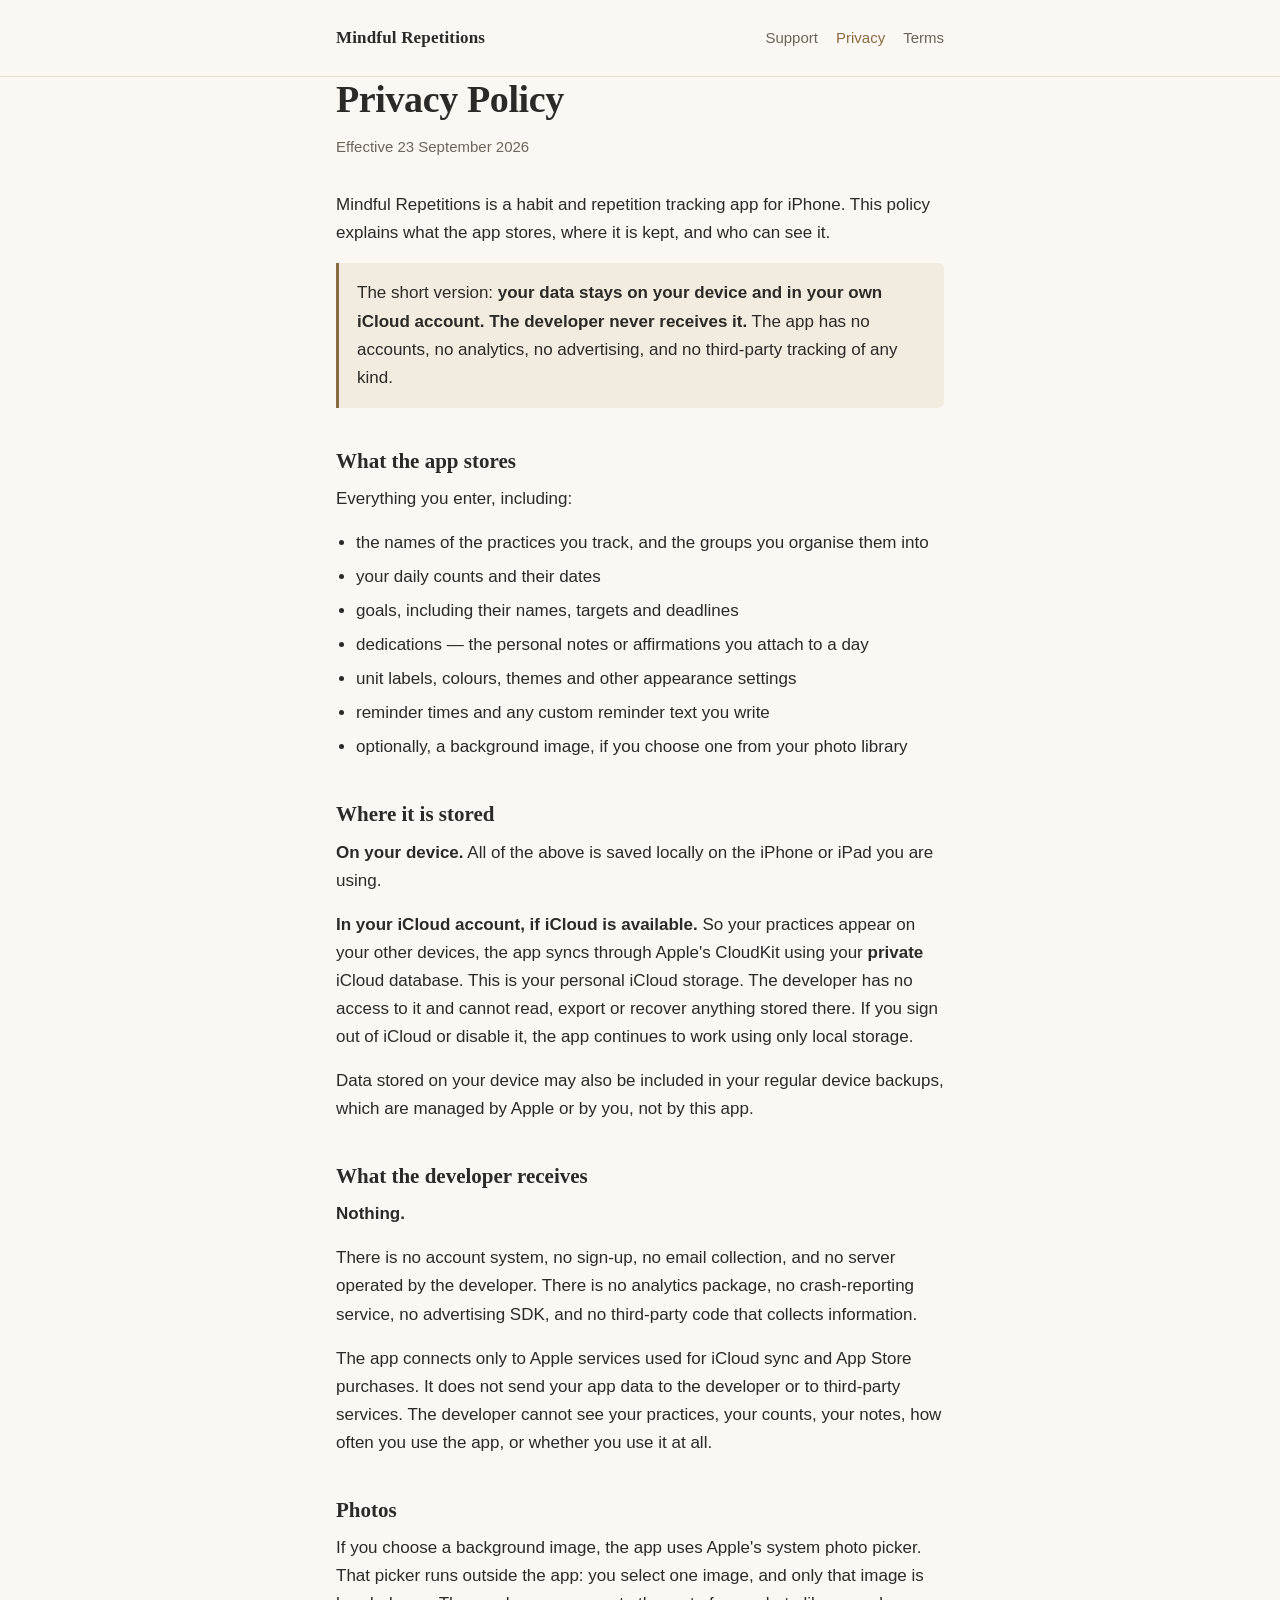
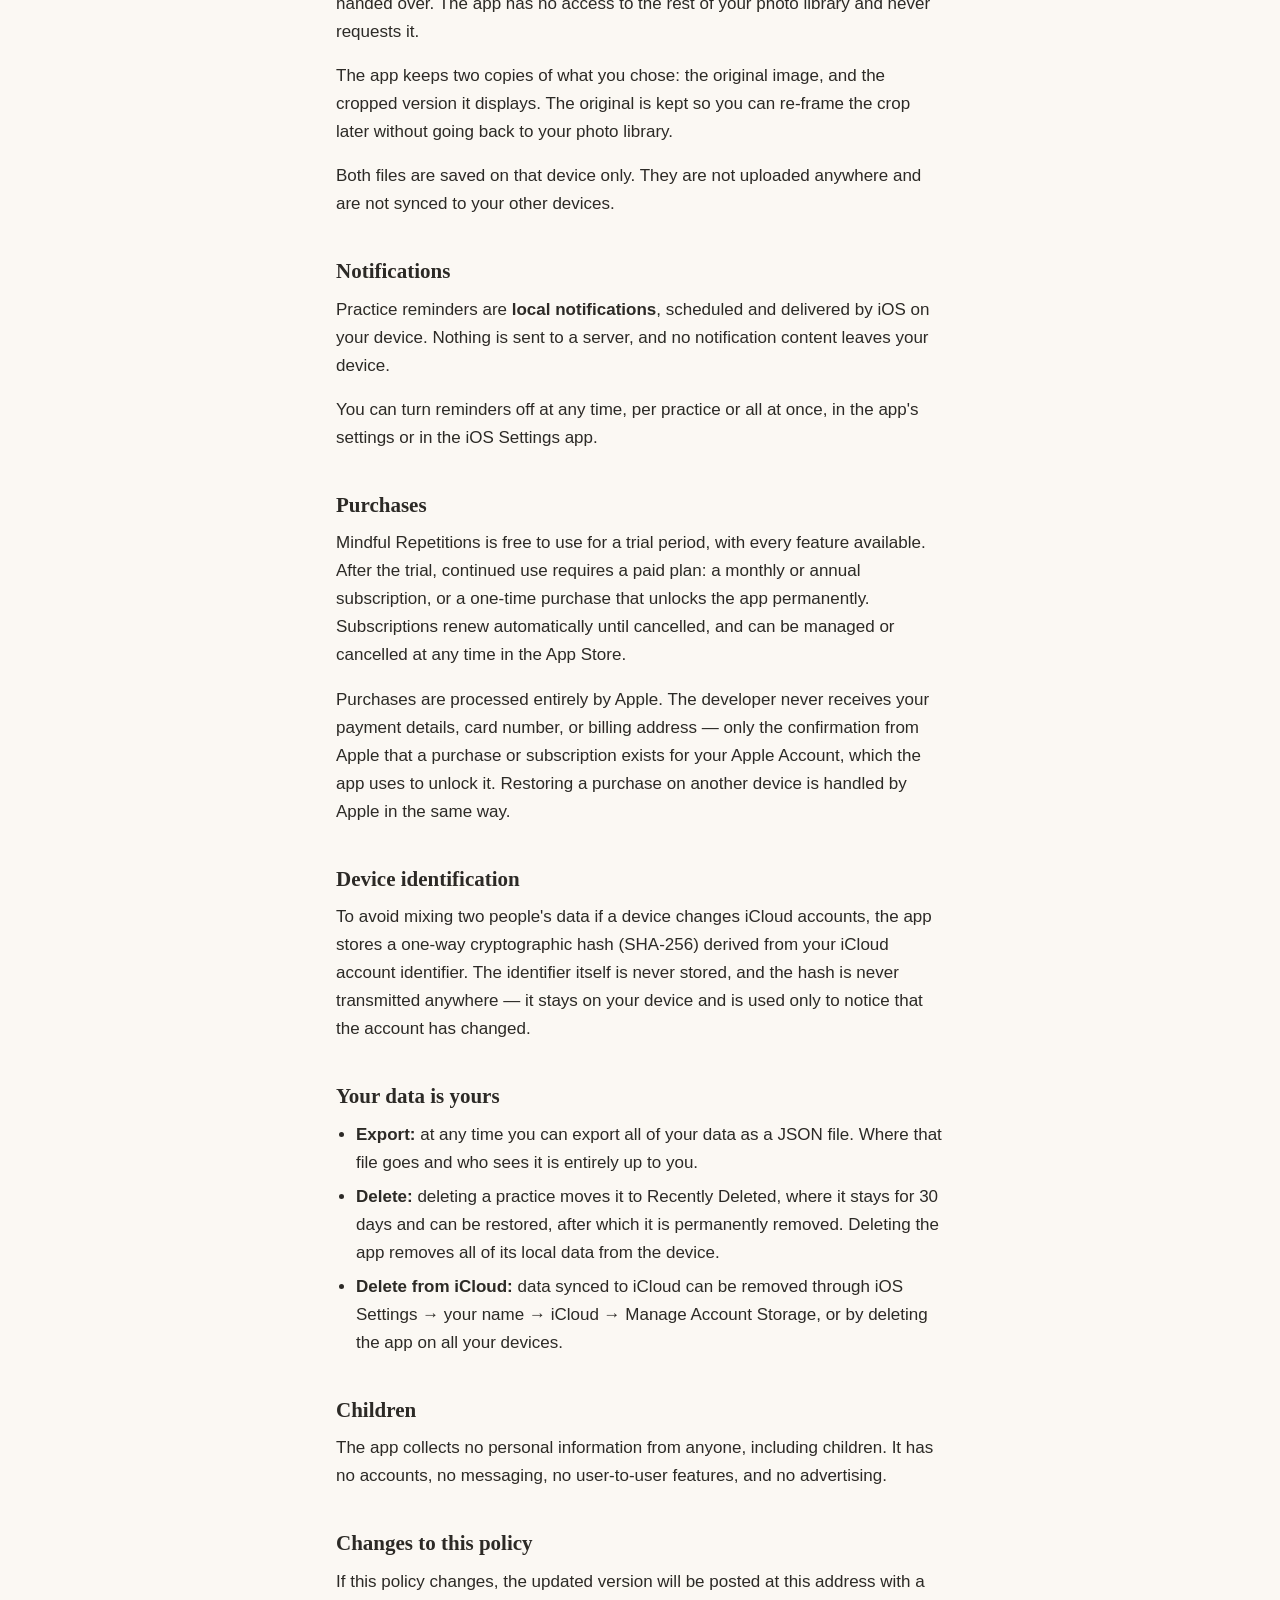
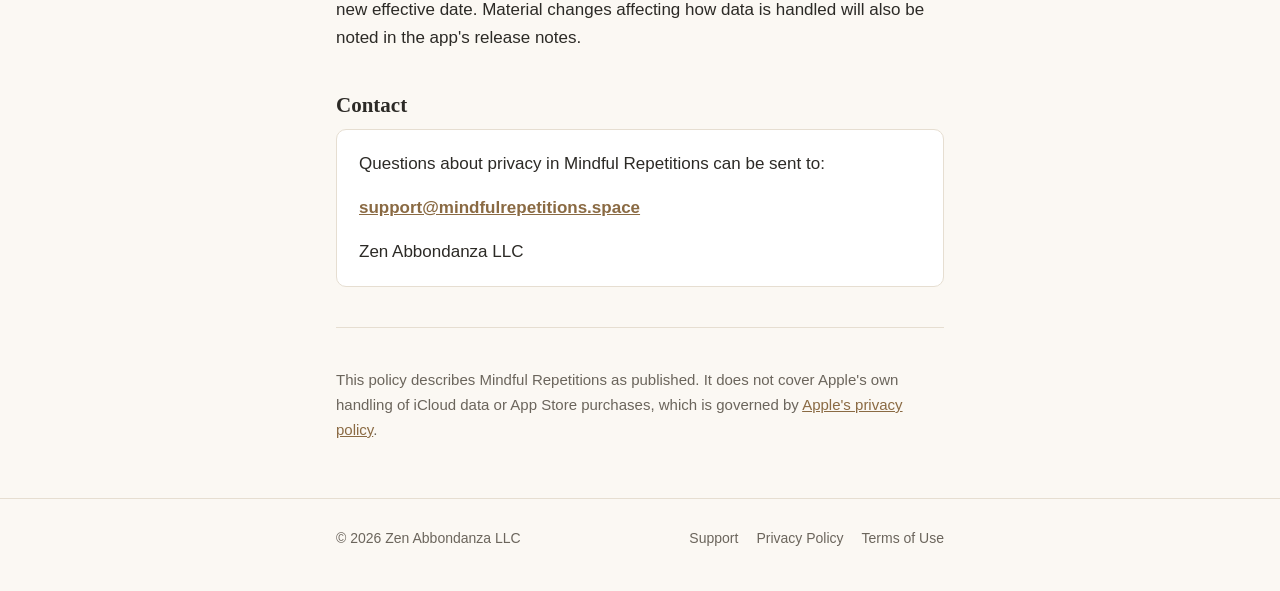
==== privacy/index.html @ 7c8637a6 "Stand up the four pages the App Store asks for Apple requires a reachable Privacy Policy URL and Sup" ====
<!DOCTYPE html>
<html lang="en">
<head>
<meta charset="utf-8">
<meta name="viewport" content="width=device-width, initial-scale=1">
<title>Privacy Policy — Mindful Repetitions</title>
<meta name="description" content="Your data stays on your device and in your own iCloud account. The developer never receives it.">
<link rel="stylesheet" href="/styles.css">
</head>
<body>

<header class="site-header">
  <div class="wrap">
    <a class="wordmark" href="/">Mindful Repetitions</a>
    <nav class="site-nav">
      <a href="/support/">Support</a>
      <a href="/privacy/" aria-current="page">Privacy</a>
      <a href="/terms/">Terms</a>
    </nav>
  </div>
</header>

<main class="wrap">

  <h1>Privacy Policy</h1>

  <p class="effective">Effective 23 September 2026</p>

  <p>Mindful Repetitions is a habit and repetition tracking app for iPhone. This policy
  explains what the app stores, where it is kept, and who can see it.</p>

  <div class="note">
    <p>The short version: <strong>your data stays on your device and in your own iCloud
    account. The developer never receives it.</strong> The app has no accounts, no
    analytics, no advertising, and no third-party tracking of any kind.</p>
  </div>

  <h2>What the app stores</h2>

  <p>Everything you enter, including:</p>

  <ul>
    <li>the names of the practices you track, and the groups you organise them into</li>
    <li>your daily counts and their dates</li>
    <li>goals, including their names, targets and deadlines</li>
    <li>dedications — the personal notes or affirmations you attach to a day</li>
    <li>unit labels, colours, themes and other appearance settings</li>
    <li>reminder times and any custom reminder text you write</li>
    <li>optionally, a background image, if you choose one from your photo library</li>
  </ul>

  <h2>Where it is stored</h2>

  <p><strong>On your device.</strong> All of the above is saved locally on the iPhone or
  iPad you are using.</p>

  <p><strong>In your iCloud account, if iCloud is available.</strong> So your practices
  appear on your other devices, the app syncs through Apple's CloudKit using your
  <strong>private</strong> iCloud database. This is your personal iCloud storage. The
  developer has no access to it and cannot read, export or recover anything stored there.
  If you sign out of iCloud or disable it, the app continues to work using only local
  storage.</p>

  <p>Data stored on your device may also be included in your regular device backups, which
  are managed by Apple or by you, not by this app.</p>

  <h2>What the developer receives</h2>

  <p><strong>Nothing.</strong></p>

  <p>There is no account system, no sign-up, no email collection, and no server operated by
  the developer. There is no analytics package, no crash-reporting service, no advertising
  SDK, and no third-party code that collects information.</p>

  <p>The app connects only to Apple services used for iCloud sync and App Store purchases.
  It does not send your app data to the developer or to third-party services. The developer
  cannot see your practices, your counts, your notes, how often you use the app, or whether
  you use it at all.</p>

  <h2>Photos</h2>

  <p>If you choose a background image, the app uses Apple's system photo picker. That picker
  runs outside the app: you select one image, and only that image is handed over. The app
  has no access to the rest of your photo library and never requests it.</p>

  <p>The app keeps two copies of what you chose: the original image, and the cropped version
  it displays. The original is kept so you can re-frame the crop later without going back to
  your photo library.</p>

  <p>Both files are saved on that device only. They are not uploaded anywhere and are not
  synced to your other devices.</p>

  <h2>Notifications</h2>

  <p>Practice reminders are <strong>local notifications</strong>, scheduled and delivered by
  iOS on your device. Nothing is sent to a server, and no notification content leaves your
  device.</p>

  <p>You can turn reminders off at any time, per practice or all at once, in the app's
  settings or in the iOS Settings app.</p>

  <h2>Purchases</h2>

  <p>Mindful Repetitions is free to use for a trial period, with every feature available.
  After the trial, continued use requires a paid plan: a monthly or annual subscription, or
  a one-time purchase that unlocks the app permanently. Subscriptions renew automatically
  until cancelled, and can be managed or cancelled at any time in the App Store.</p>

  <p>Purchases are processed entirely by Apple. The developer never receives your payment
  details, card number, or billing address — only the confirmation from Apple that a
  purchase or subscription exists for your Apple Account, which the app uses to unlock it.
  Restoring a purchase on another device is handled by Apple in the same way.</p>

  <h2>Device identification</h2>

  <p>To avoid mixing two people's data if a device changes iCloud accounts, the app stores a
  one-way cryptographic hash (SHA-256) derived from your iCloud account identifier. The
  identifier itself is never stored, and the hash is never transmitted anywhere — it stays
  on your device and is used only to notice that the account has changed.</p>

  <h2>Your data is yours</h2>

  <ul>
    <li><strong>Export:</strong> at any time you can export all of your data as a JSON file.
    Where that file goes and who sees it is entirely up to you.</li>
    <li><strong>Delete:</strong> deleting a practice moves it to Recently Deleted, where it
    stays for 30 days and can be restored, after which it is permanently removed. Deleting
    the app removes all of its local data from the device.</li>
    <li><strong>Delete from iCloud:</strong> data synced to iCloud can be removed through
    iOS Settings → your name → iCloud → Manage Account Storage, or by deleting the app on
    all your devices.</li>
  </ul>

  <h2>Children</h2>

  <p>The app collects no personal information from anyone, including children. It has no
  accounts, no messaging, no user-to-user features, and no advertising.</p>

  <h2>Changes to this policy</h2>

  <p>If this policy changes, the updated version will be posted at this address with a new
  effective date. Material changes affecting how data is handled will also be noted in the
  app's release notes.</p>

  <h2>Contact</h2>

  <div class="contact">
    <p>Questions about privacy in Mindful Repetitions can be sent to:</p>
    <p><a href="mailto:support@mindfulrepetitions.space">support@mindfulrepetitions.space</a></p>
    <p>Zen Abbondanza LLC</p>
  </div>

  <hr>

  <p class="effective">This policy describes Mindful Repetitions as published. It does not
  cover Apple's own handling of iCloud data or App Store purchases, which is governed by
  <a href="https://www.apple.com/legal/privacy/">Apple's privacy policy</a>.</p>

</main>

<footer class="site-footer">
  <div class="wrap">
    <span>&copy; 2026 Zen Abbondanza LLC</span>
    <span class="footer-links">
      <a href="/support/">Support</a>
      <a href="/privacy/">Privacy Policy</a>
      <a href="/terms/">Terms of Use</a>
    </span>
  </div>
</footer>

</body>
</html>
---- styles.css ----
/* Mindful Repetitions — shared styles */

:root {
  --bg: #fbf8f3;
  --surface: #ffffff;
  --text: #2c2a26;
  --muted: #6b655c;
  --rule: #e6ded1;
  --accent: #8a6a43;
  --accent-soft: #f2ebe0;
  --max: 40rem;
}

:root:not([data-theme="light"]) {
  color-scheme: light dark;
}

@media (prefers-color-scheme: dark) {
  :root:not([data-theme="light"]) {
    --bg: #161513;
    --surface: #1f1d1a;
    --text: #e9e4da;
    --muted: #a49c8f;
    --rule: #33302b;
    --accent: #cfa871;
    --accent-soft: #262320;
  }
}

:root[data-theme="dark"] {
  --bg: #161513;
  --surface: #1f1d1a;
  --text: #e9e4da;
  --muted: #a49c8f;
  --rule: #33302b;
  --accent: #cfa871;
  --accent-soft: #262320;
}

* { box-sizing: border-box; }

html { -webkit-text-size-adjust: 100%; }

body {
  margin: 0;
  background: var(--bg);
  color: var(--text);
  font-family: -apple-system, BlinkMacSystemFont, "Segoe UI", Roboto, Helvetica, Arial, sans-serif;
  font-size: 1.0625rem;
  line-height: 1.65;
  -webkit-font-smoothing: antialiased;
}

.wrap {
  max-width: var(--max);
  margin: 0 auto;
  padding: 0 1rem;
}

/* Header */

.site-header {
  border-bottom: 1px solid var(--rule);
  padding: 1.5rem 0;
}

.site-header .wrap {
  display: flex;
  flex-wrap: wrap;
  gap: 0.5rem 1.25rem;
  align-items: baseline;
  justify-content: space-between;
}

.wordmark {
  font-family: ui-serif, "Iowan Old Style", Georgia, serif;
  font-size: 1.0625rem;
  font-weight: 600;
  letter-spacing: 0.01em;
  color: var(--text);
  text-decoration: none;
}

.site-nav {
  display: flex;
  gap: 1.125rem;
  font-size: 0.9375rem;
}

.site-nav a { color: var(--muted); text-decoration: none; }
.site-nav a:hover,
.site-nav a[aria-current="page"] { color: var(--accent); }

/* Type */

main { padding: 2.5rem 0 1rem; }

h1 {
  font-family: ui-serif, "Iowan Old Style", Georgia, serif;
  font-size: clamp(1.75rem, 5vw, 2.375rem);
  line-height: 1.2;
  font-weight: 600;
  margin: 0 0 0.75rem;
  letter-spacing: -0.01em;
}

h2 {
  font-family: ui-serif, "Iowan Old Style", Georgia, serif;
  font-size: 1.3125rem;
  font-weight: 600;
  margin: 2.5rem 0 0.625rem;
  line-height: 1.3;
}

h3 {
  font-size: 1.0625rem;
  font-weight: 600;
  margin: 1.75rem 0 0.375rem;
}

p { margin: 0 0 1rem; }

a { color: var(--accent); }

.lede {
  font-size: 1.1875rem;
  color: var(--muted);
  margin-bottom: 2rem;
}

.effective {
  font-size: 0.9375rem;
  color: var(--muted);
  margin-bottom: 2rem;
}

ul { padding-left: 1.25rem; margin: 0 0 1rem; }
li { margin-bottom: 0.375rem; }

strong { font-weight: 600; }

hr {
  border: 0;
  border-top: 1px solid var(--rule);
  margin: 2.5rem 0;
}

/* Callout */

.note {
  background: var(--accent-soft);
  border-left: 3px solid var(--accent);
  border-radius: 0 6px 6px 0;
  padding: 1rem 1.125rem;
  margin: 0 0 1.5rem;
}

.note p:last-child { margin-bottom: 0; }

/* Contact block */

.contact {
  background: var(--surface);
  border: 1px solid var(--rule);
  border-radius: 10px;
  padding: 1.25rem 1.375rem;
  margin: 0 0 2rem;
}

.contact p:last-child { margin-bottom: 0; }

.contact a {
  font-weight: 600;
  font-size: 1.0625rem;
  overflow-wrap: anywhere;
}

/* Feature list */

.features { list-style: none; padding: 0; margin: 0 0 1.5rem; }

.features li {
  border-top: 1px solid var(--rule);
  padding: 1rem 0;
  margin: 0;
}

.features li:last-child { border-bottom: 1px solid var(--rule); }

.features b { display: block; margin-bottom: 0.125rem; }

.features span { color: var(--muted); }

/* Footer */

.site-footer {
  border-top: 1px solid var(--rule);
  margin-top: 3.5rem;
  padding: 1.75rem 0 2.5rem;
  font-size: 0.875rem;
  color: var(--muted);
}

.site-footer .wrap {
  display: flex;
  flex-wrap: wrap;
  gap: 0.5rem 1.25rem;
  justify-content: space-between;
}

.site-footer a { color: var(--muted); text-decoration: none; }
.site-footer a:hover { color: var(--accent); }

.footer-links { display: flex; flex-wrap: wrap; gap: 1.125rem; }
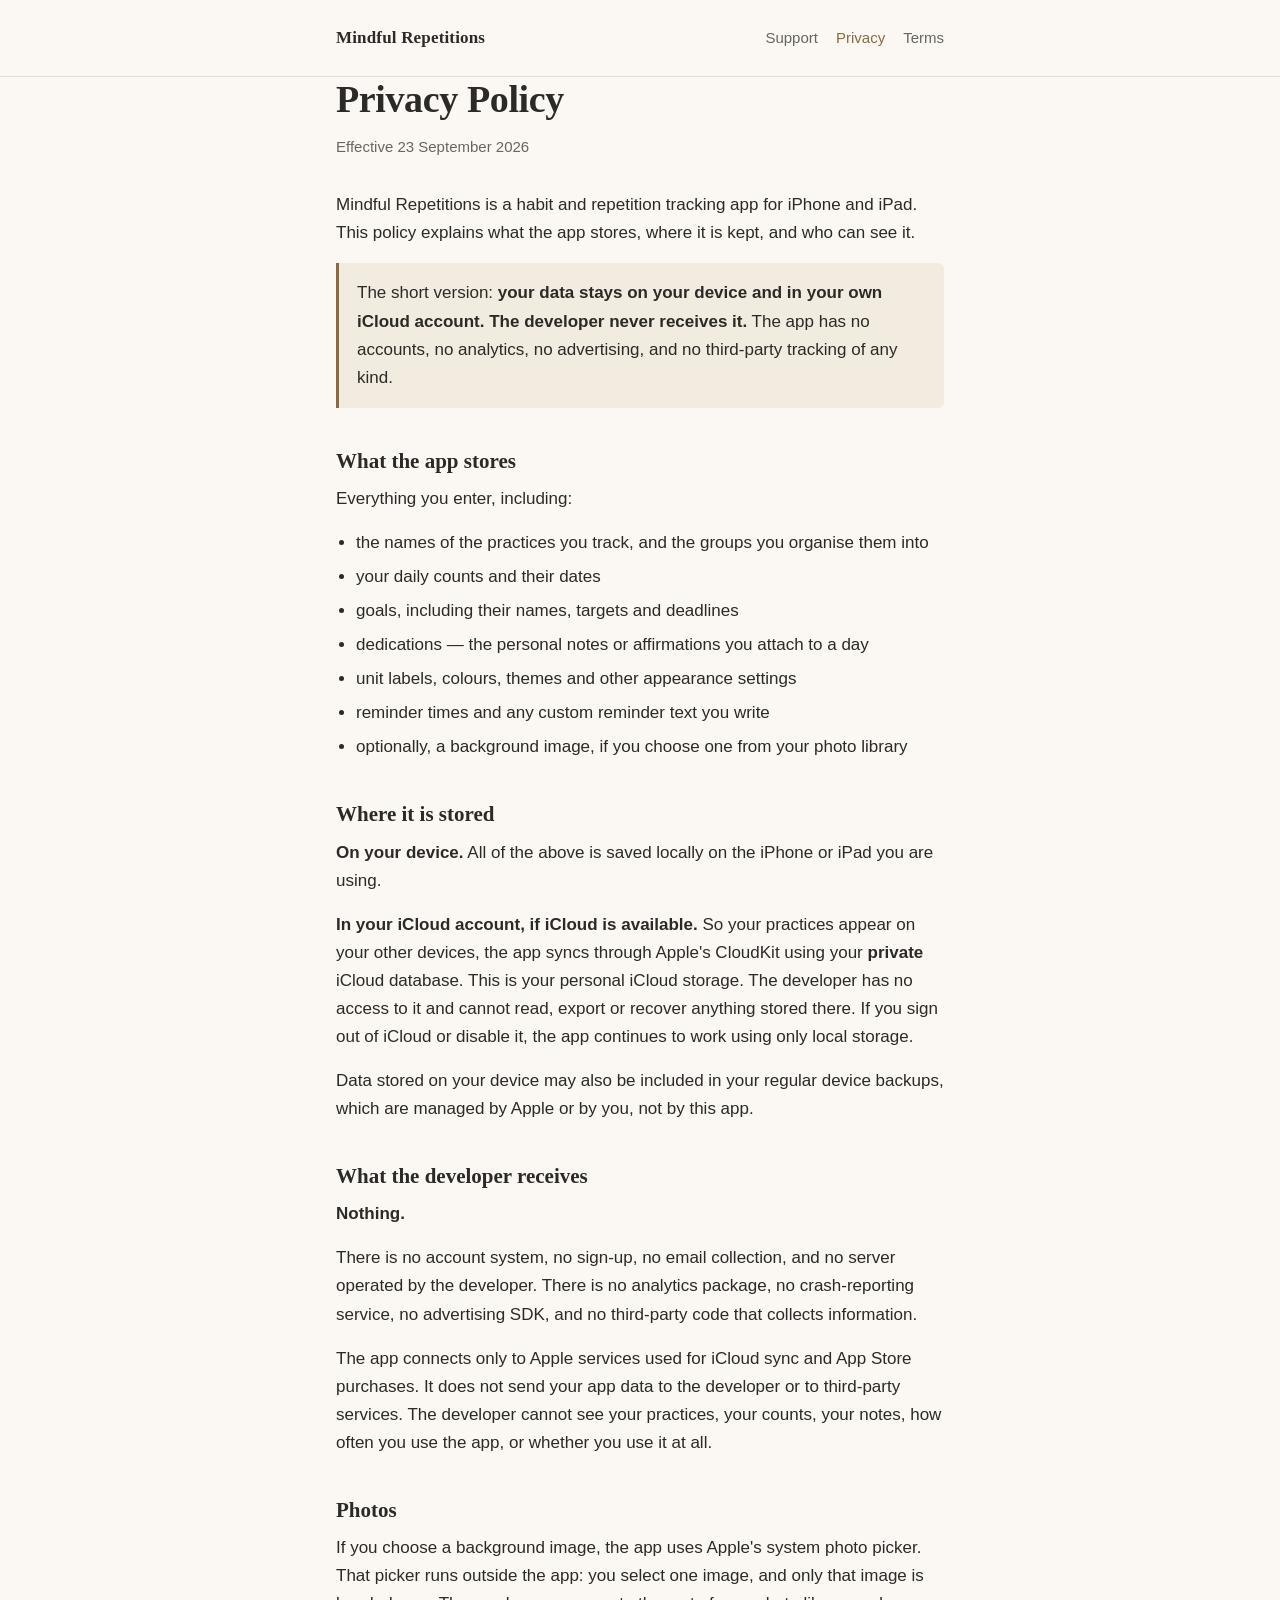
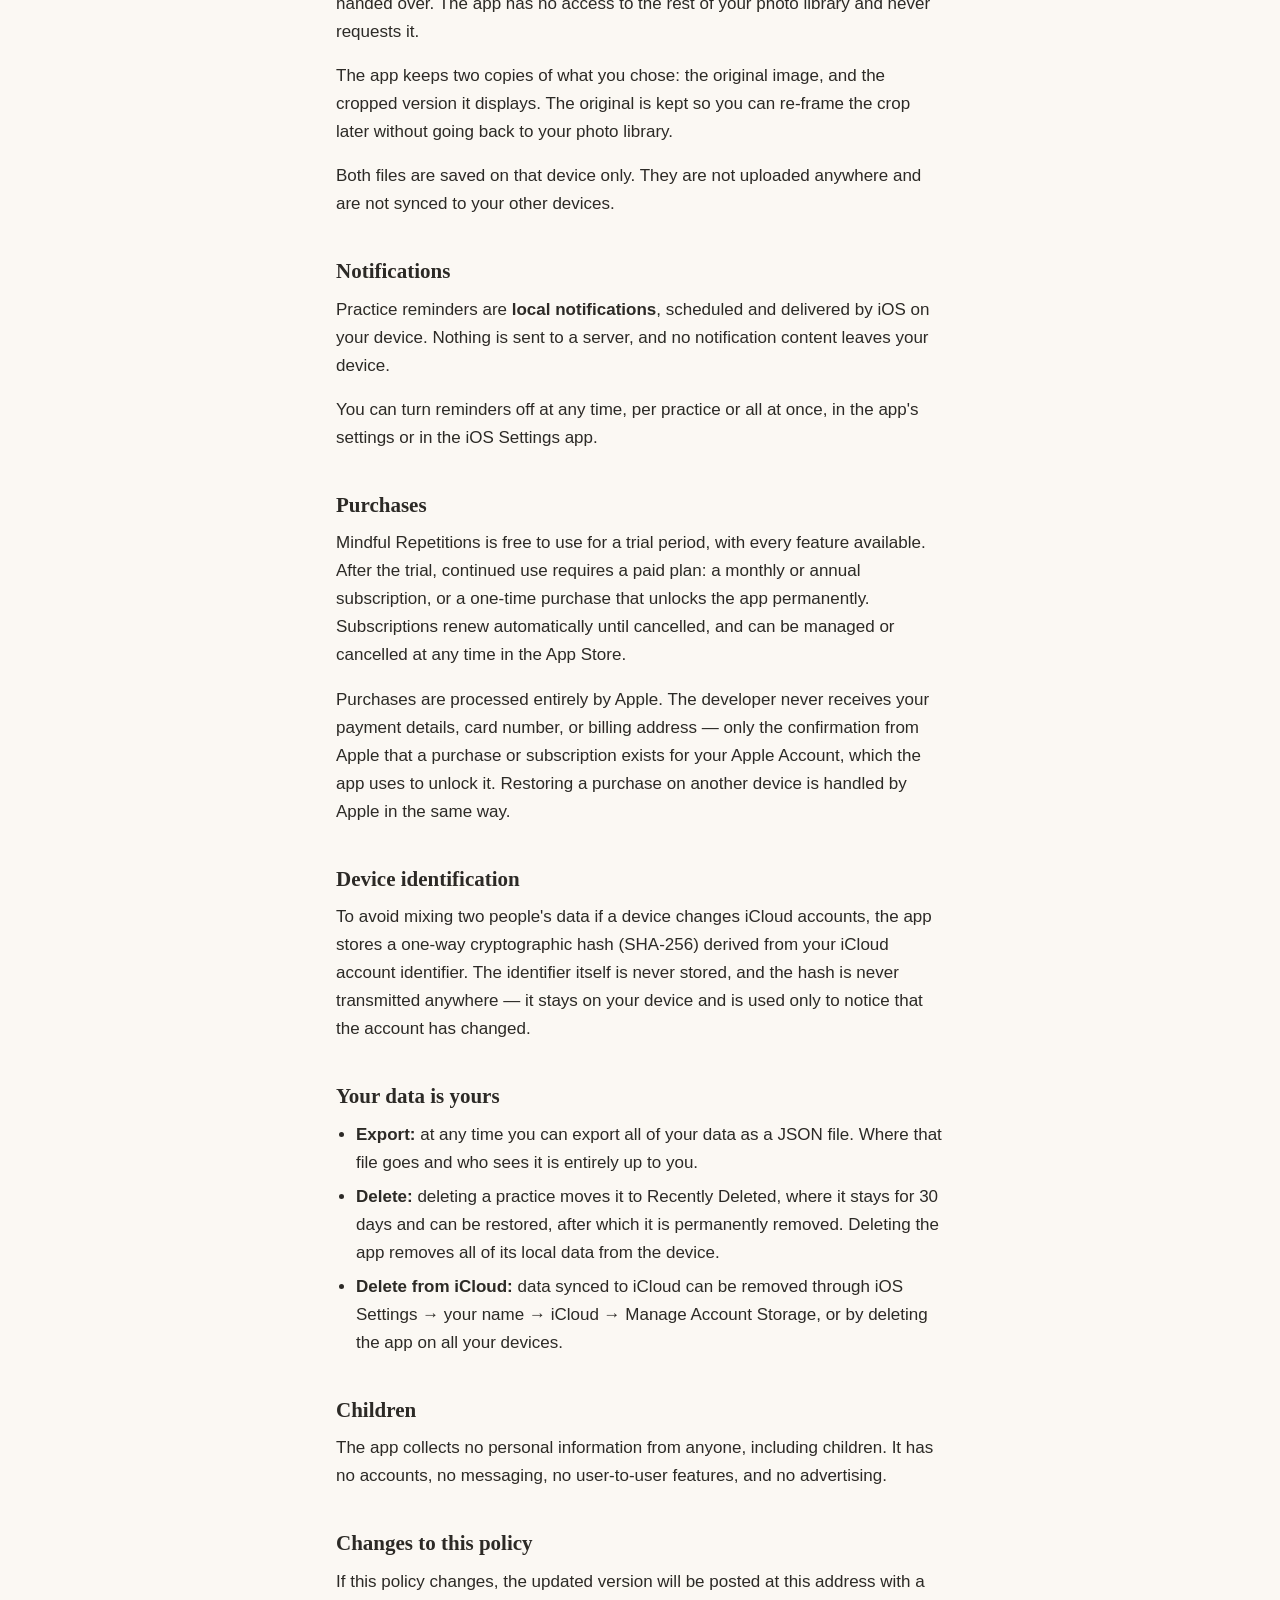
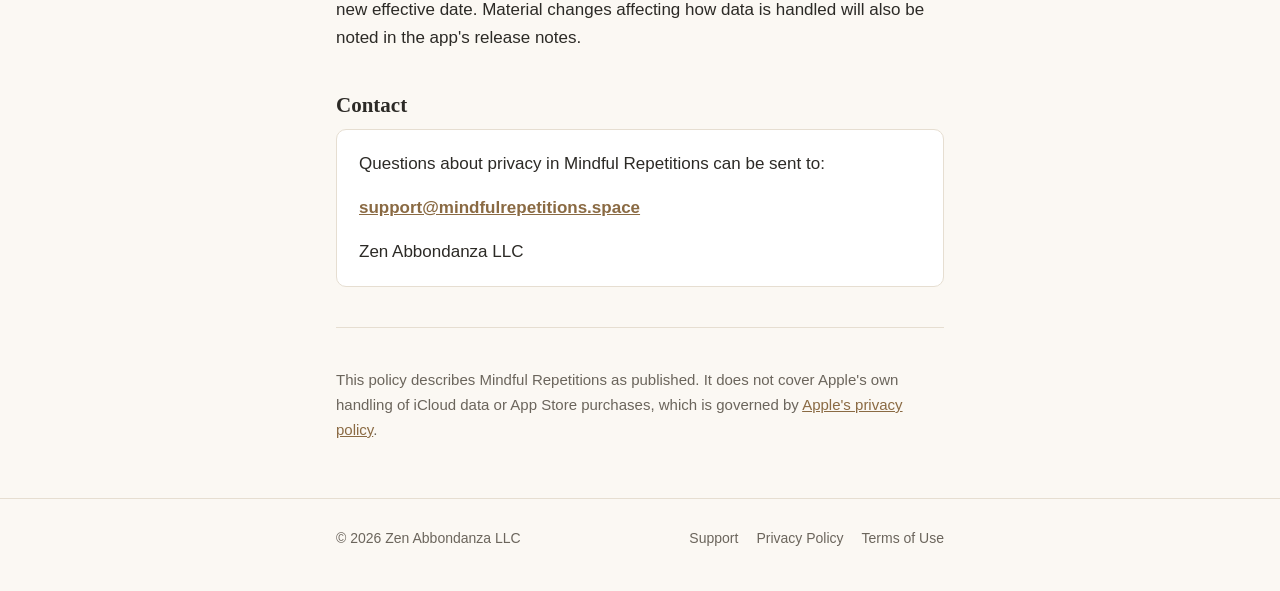
==== commit 7e2f68fd: "Say iPad everywhere the app runs on iPad The policy opened by calling this an iPhone app, then descr" ====
--- a/privacy/index.html
+++ b/privacy/index.html
@@ -26,8 +26,8 @@
 
   <p class="effective">Effective 23 September 2026</p>
 
-  <p>Mindful Repetitions is a habit and repetition tracking app for iPhone. This policy
-  explains what the app stores, where it is kept, and who can see it.</p>
+  <p>Mindful Repetitions is a habit and repetition tracking app for iPhone and iPad. This
+  policy explains what the app stores, where it is kept, and who can see it.</p>
 
   <div class="note">
     <p>The short version: <strong>your data stays on your device and in your own iCloud
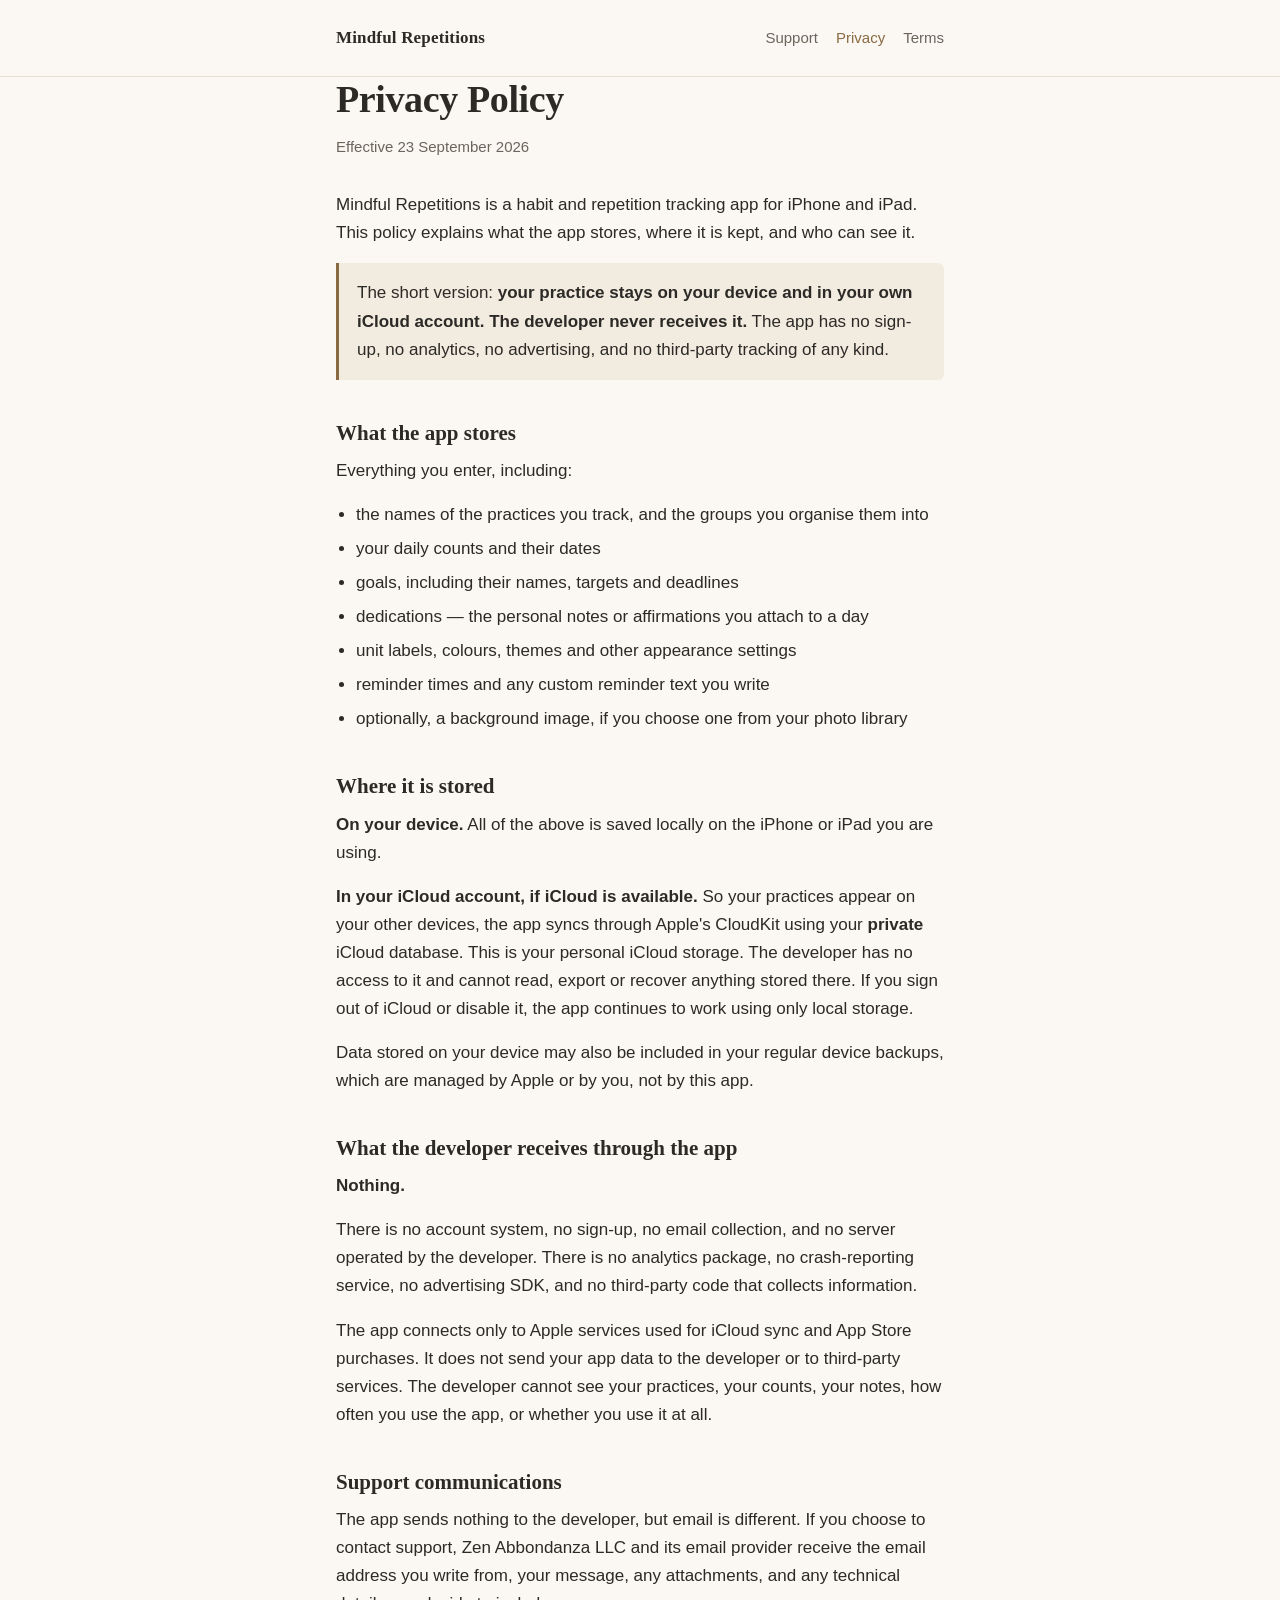
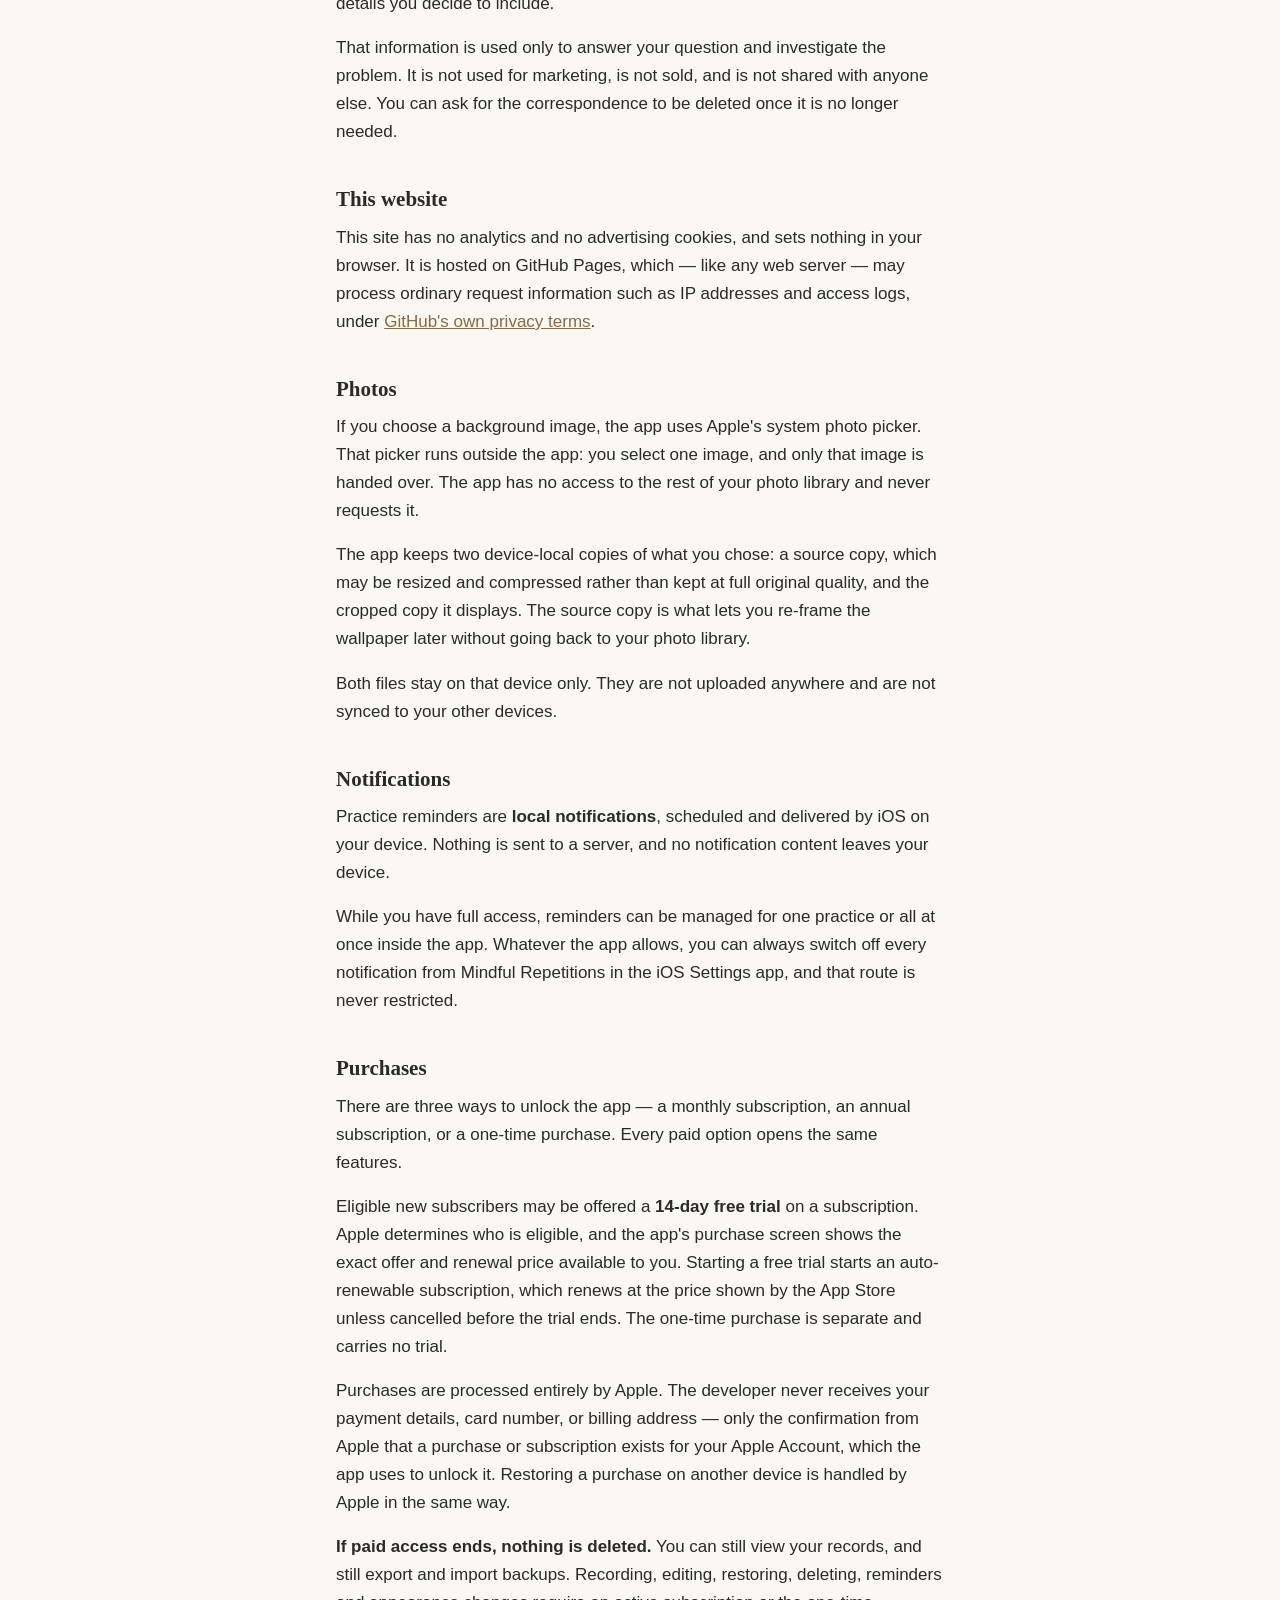
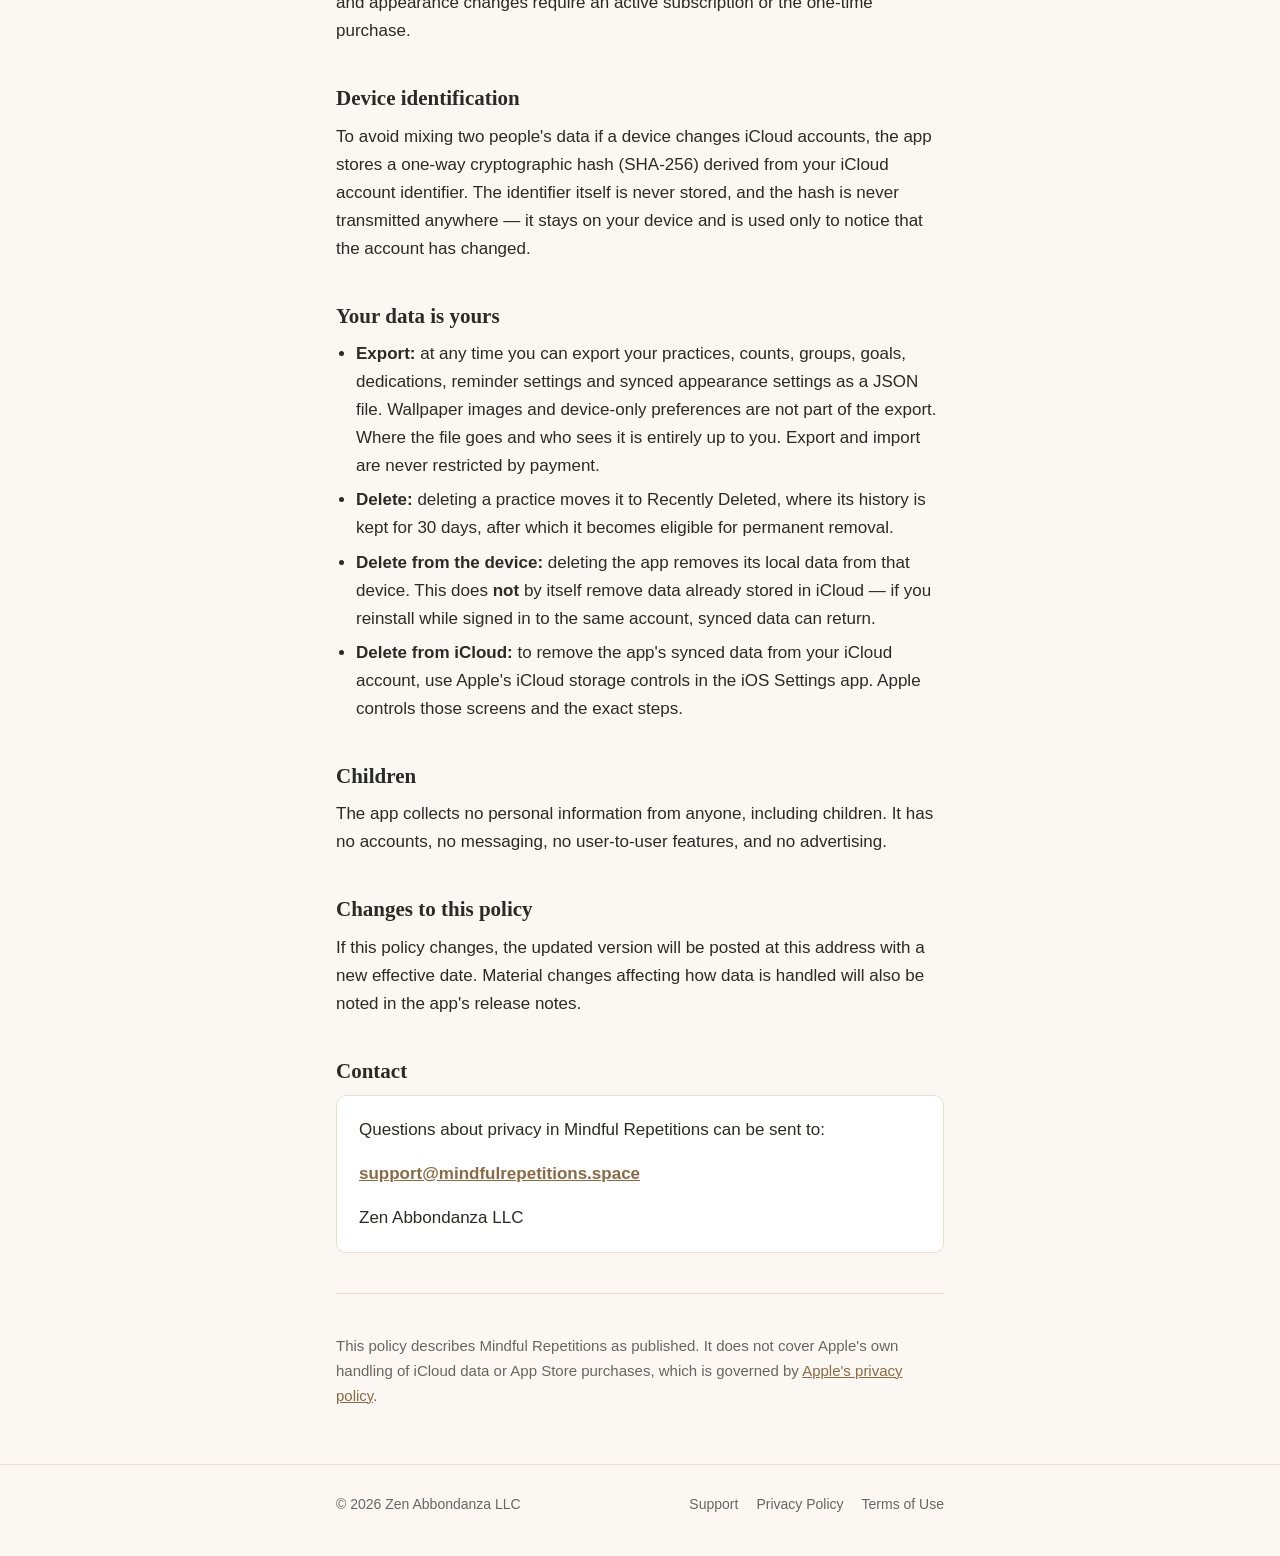
==== commit 5260cfa7: "Describe the app the code actually ships An external review of the live site against the source foun" ====
--- a/privacy/index.html
+++ b/privacy/index.html
@@ -4,10 +4,14 @@
 <meta charset="utf-8">
 <meta name="viewport" content="width=device-width, initial-scale=1">
 <title>Privacy Policy — Mindful Repetitions</title>
-<meta name="description" content="Your data stays on your device and in your own iCloud account. The developer never receives it.">
+<meta name="description" content="Your practice stays on your device and in your own private iCloud account. The developer never receives it.">
+<link rel="canonical" href="https://mindfulrepetitions.space/privacy/">
+<link rel="icon" href="/icon.svg" type="image/svg+xml">
 <link rel="stylesheet" href="/styles.css">
 </head>
 <body>
+
+<a class="skip-link" href="#main">Skip to content</a>
 
 <header class="site-header">
   <div class="wrap">
@@ -20,7 +24,7 @@
   </div>
 </header>
 
-<main class="wrap">
+<main class="wrap" id="main">
 
   <h1>Privacy Policy</h1>
 
@@ -30,9 +34,9 @@
   policy explains what the app stores, where it is kept, and who can see it.</p>
 
   <div class="note">
-    <p>The short version: <strong>your data stays on your device and in your own iCloud
-    account. The developer never receives it.</strong> The app has no accounts, no
-    analytics, no advertising, and no third-party tracking of any kind.</p>
+    <p>The short version: <strong>your practice stays on your device and in your own iCloud
+    account. The developer never receives it.</strong> The app has no sign-up, no analytics,
+    no advertising, and no third-party tracking of any kind.</p>
   </div>
 
   <h2>What the app stores</h2>
@@ -64,7 +68,7 @@
   <p>Data stored on your device may also be included in your regular device backups, which
   are managed by Apple or by you, not by this app.</p>
 
-  <h2>What the developer receives</h2>
+  <h2>What the developer receives through the app</h2>
 
   <p><strong>Nothing.</strong></p>
 
@@ -77,18 +81,38 @@
   cannot see your practices, your counts, your notes, how often you use the app, or whether
   you use it at all.</p>
 
+  <h2>Support communications</h2>
+
+  <p>The app sends nothing to the developer, but email is different. If you choose to
+  contact support, Zen Abbondanza LLC and its email provider receive the email address you
+  write from, your message, any attachments, and any technical details you decide to
+  include.</p>
+
+  <p>That information is used only to answer your question and investigate the problem. It
+  is not used for marketing, is not sold, and is not shared with anyone else. You can ask
+  for the correspondence to be deleted once it is no longer needed.</p>
+
+  <h2>This website</h2>
+
+  <p>This site has no analytics and no advertising cookies, and sets nothing in your
+  browser. It is hosted on GitHub Pages, which — like any web server — may process ordinary
+  request information such as IP addresses and access logs, under
+  <a href="https://docs.github.com/en/site-policy/privacy-policies/github-general-privacy-statement">GitHub's
+  own privacy terms</a>.</p>
+
   <h2>Photos</h2>
 
   <p>If you choose a background image, the app uses Apple's system photo picker. That picker
   runs outside the app: you select one image, and only that image is handed over. The app
   has no access to the rest of your photo library and never requests it.</p>
 
-  <p>The app keeps two copies of what you chose: the original image, and the cropped version
-  it displays. The original is kept so you can re-frame the crop later without going back to
-  your photo library.</p>
-
-  <p>Both files are saved on that device only. They are not uploaded anywhere and are not
-  synced to your other devices.</p>
+  <p>The app keeps two device-local copies of what you chose: a source copy, which may be
+  resized and compressed rather than kept at full original quality, and the cropped copy it
+  displays. The source copy is what lets you re-frame the wallpaper later without going back
+  to your photo library.</p>
+
+  <p>Both files stay on that device only. They are not uploaded anywhere and are not synced
+  to your other devices.</p>
 
   <h2>Notifications</h2>
 
@@ -96,21 +120,32 @@
   iOS on your device. Nothing is sent to a server, and no notification content leaves your
   device.</p>
 
-  <p>You can turn reminders off at any time, per practice or all at once, in the app's
-  settings or in the iOS Settings app.</p>
+  <p>While you have full access, reminders can be managed for one practice or all at once
+  inside the app. Whatever the app allows, you can always switch off every notification from
+  Mindful Repetitions in the iOS Settings app, and that route is never restricted.</p>
 
   <h2>Purchases</h2>
 
-  <p>Mindful Repetitions is free to use for a trial period, with every feature available.
-  After the trial, continued use requires a paid plan: a monthly or annual subscription, or
-  a one-time purchase that unlocks the app permanently. Subscriptions renew automatically
-  until cancelled, and can be managed or cancelled at any time in the App Store.</p>
+  <p>There are three ways to unlock the app — a monthly subscription, an annual
+  subscription, or a one-time purchase. Every paid option opens the same features.</p>
+
+  <p>Eligible new subscribers may be offered a <strong>14-day free trial</strong> on a
+  subscription. Apple determines who is eligible, and the app's purchase screen shows the
+  exact offer and renewal price available to you. Starting a free trial starts an
+  auto-renewable subscription, which renews at the price shown by the App Store unless
+  cancelled before the trial ends. The one-time purchase is separate and carries no
+  trial.</p>
 
   <p>Purchases are processed entirely by Apple. The developer never receives your payment
   details, card number, or billing address — only the confirmation from Apple that a
   purchase or subscription exists for your Apple Account, which the app uses to unlock it.
   Restoring a purchase on another device is handled by Apple in the same way.</p>
 
+  <p><strong>If paid access ends, nothing is deleted.</strong> You can still view your
+  records, and still export and import backups. Recording, editing, restoring, deleting,
+  reminders and appearance changes require an active subscription or the one-time
+  purchase.</p>
+
   <h2>Device identification</h2>
 
   <p>To avoid mixing two people's data if a device changes iCloud accounts, the app stores a
@@ -121,14 +156,20 @@
   <h2>Your data is yours</h2>
 
   <ul>
-    <li><strong>Export:</strong> at any time you can export all of your data as a JSON file.
-    Where that file goes and who sees it is entirely up to you.</li>
-    <li><strong>Delete:</strong> deleting a practice moves it to Recently Deleted, where it
-    stays for 30 days and can be restored, after which it is permanently removed. Deleting
-    the app removes all of its local data from the device.</li>
-    <li><strong>Delete from iCloud:</strong> data synced to iCloud can be removed through
-    iOS Settings → your name → iCloud → Manage Account Storage, or by deleting the app on
-    all your devices.</li>
+    <li><strong>Export:</strong> at any time you can export your practices, counts, groups,
+    goals, dedications, reminder settings and synced appearance settings as a JSON file.
+    Wallpaper images and device-only preferences are not part of the export. Where the file
+    goes and who sees it is entirely up to you. Export and import are never restricted by
+    payment.</li>
+    <li><strong>Delete:</strong> deleting a practice moves it to Recently Deleted, where its
+    history is kept for 30 days, after which it becomes eligible for permanent removal.</li>
+    <li><strong>Delete from the device:</strong> deleting the app removes its local data from
+    that device. This does <strong>not</strong> by itself remove data already stored in
+    iCloud — if you reinstall while signed in to the same account, synced data can
+    return.</li>
+    <li><strong>Delete from iCloud:</strong> to remove the app's synced data from your iCloud
+    account, use Apple's iCloud storage controls in the iOS Settings app. Apple controls
+    those screens and the exact steps.</li>
   </ul>
 
   <h2>Children</h2>
--- a/styles.css
+++ b/styles.css
@@ -212,3 +212,18 @@
 .site-footer a:hover { color: var(--accent); }
 
 .footer-links { display: flex; flex-wrap: wrap; gap: 1.125rem; }
+
+/* Skip link */
+
+.skip-link {
+  position: absolute;
+  left: -9999px;
+  top: 0;
+  background: var(--accent);
+  color: #fff;
+  padding: 0.625rem 1rem;
+  border-radius: 0 0 6px 0;
+  z-index: 10;
+}
+
+.skip-link:focus { left: 0; }
